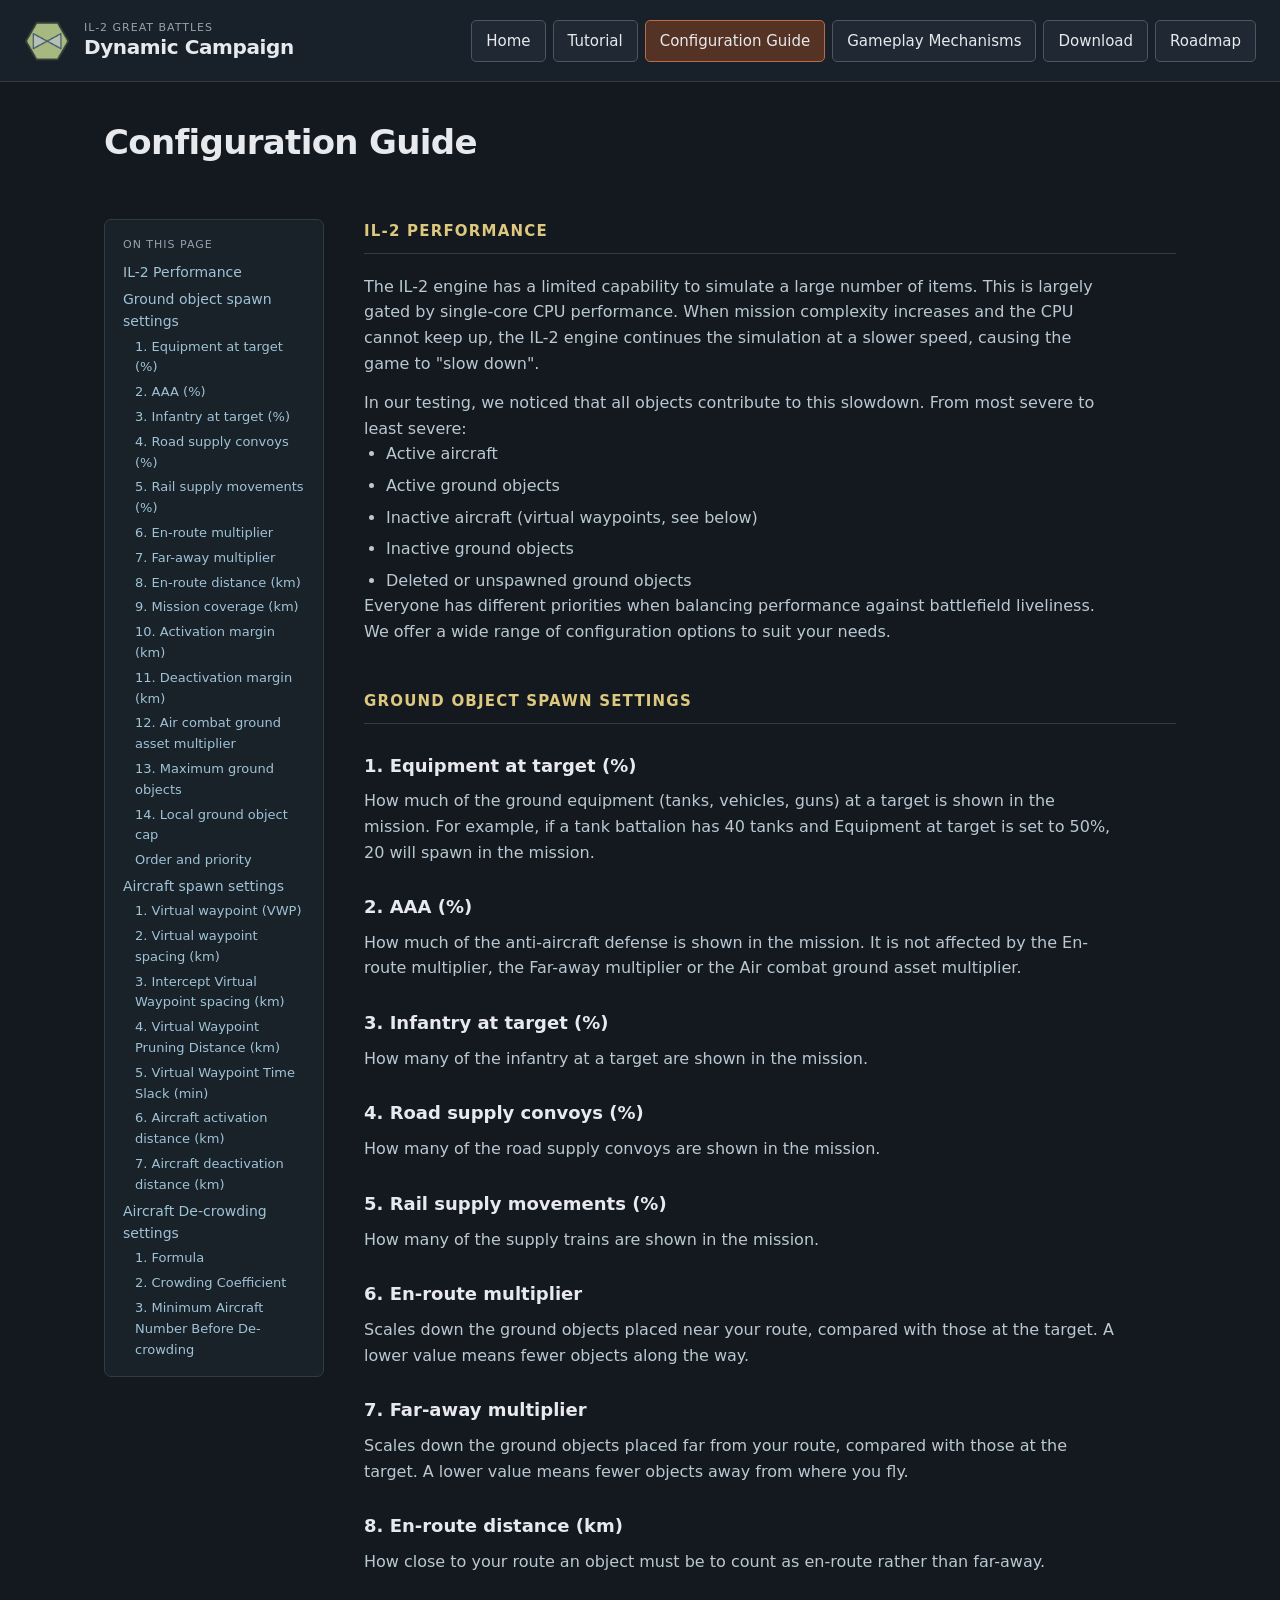
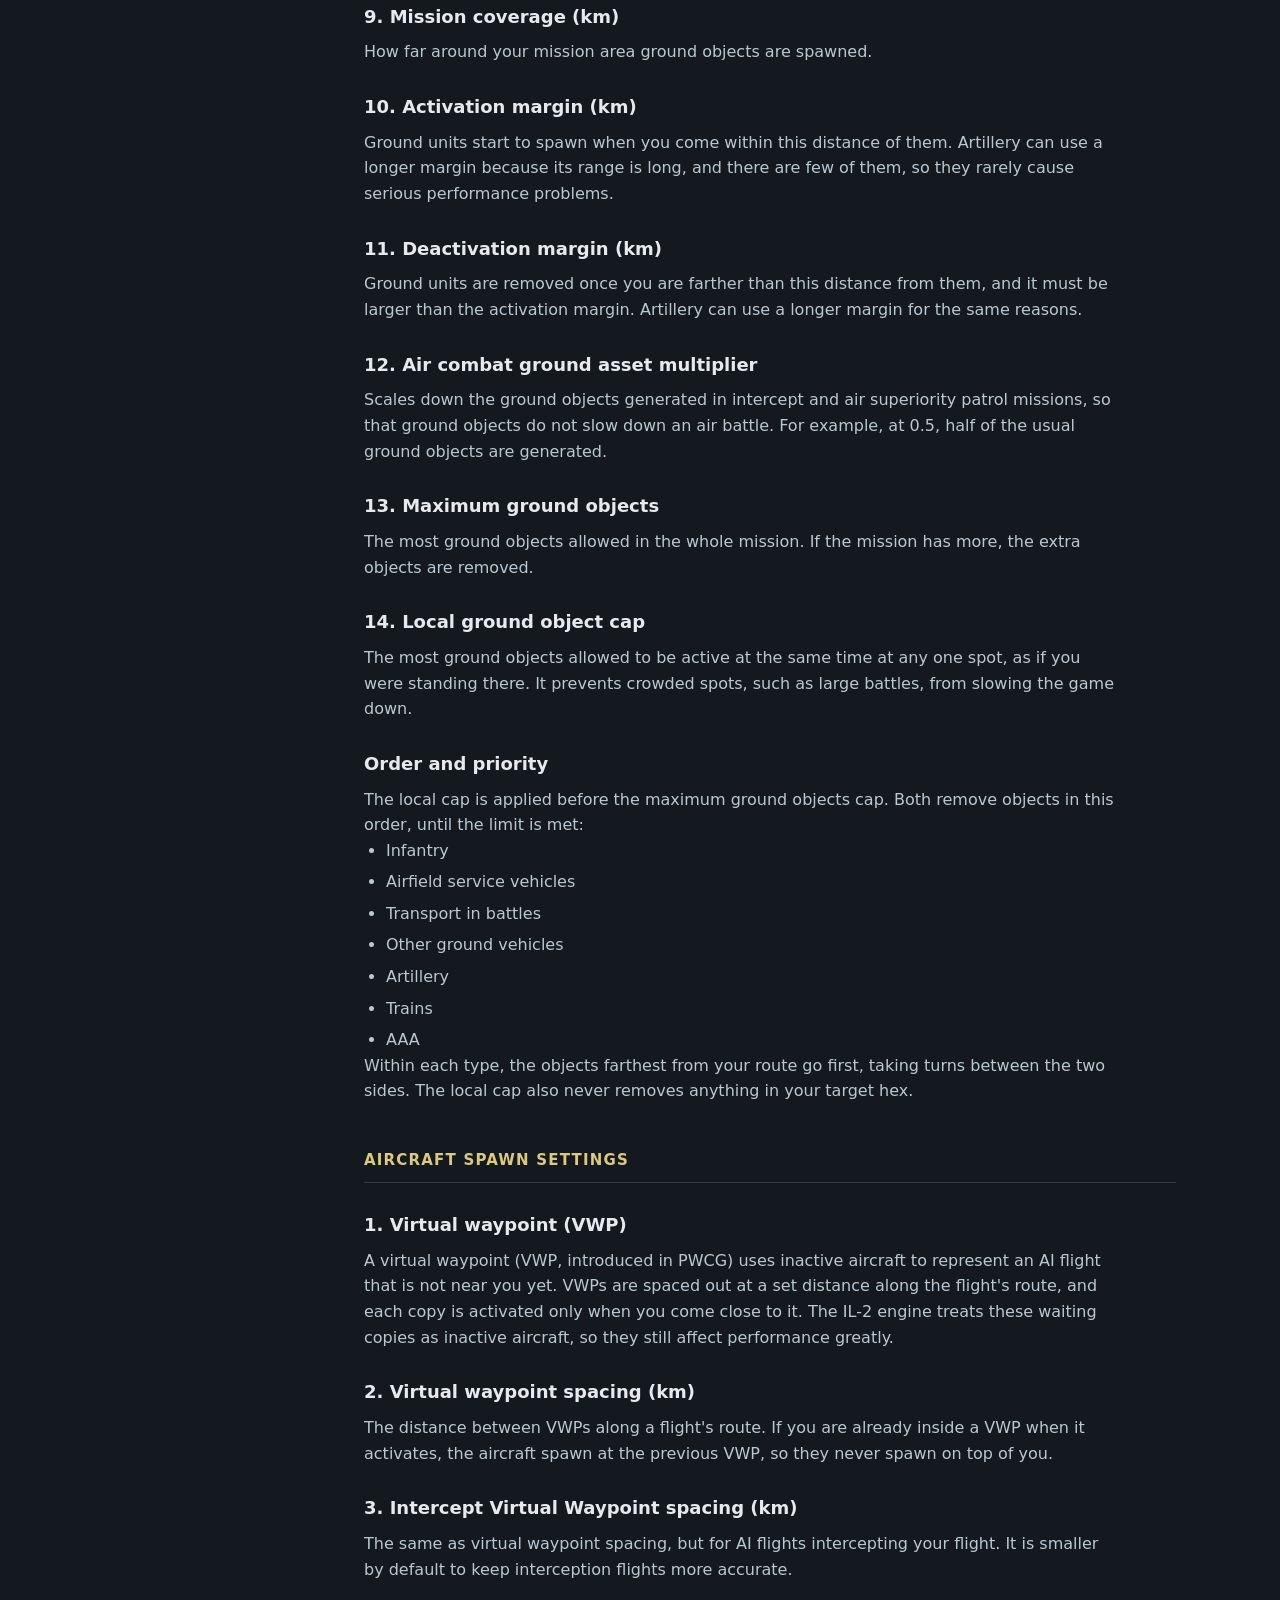
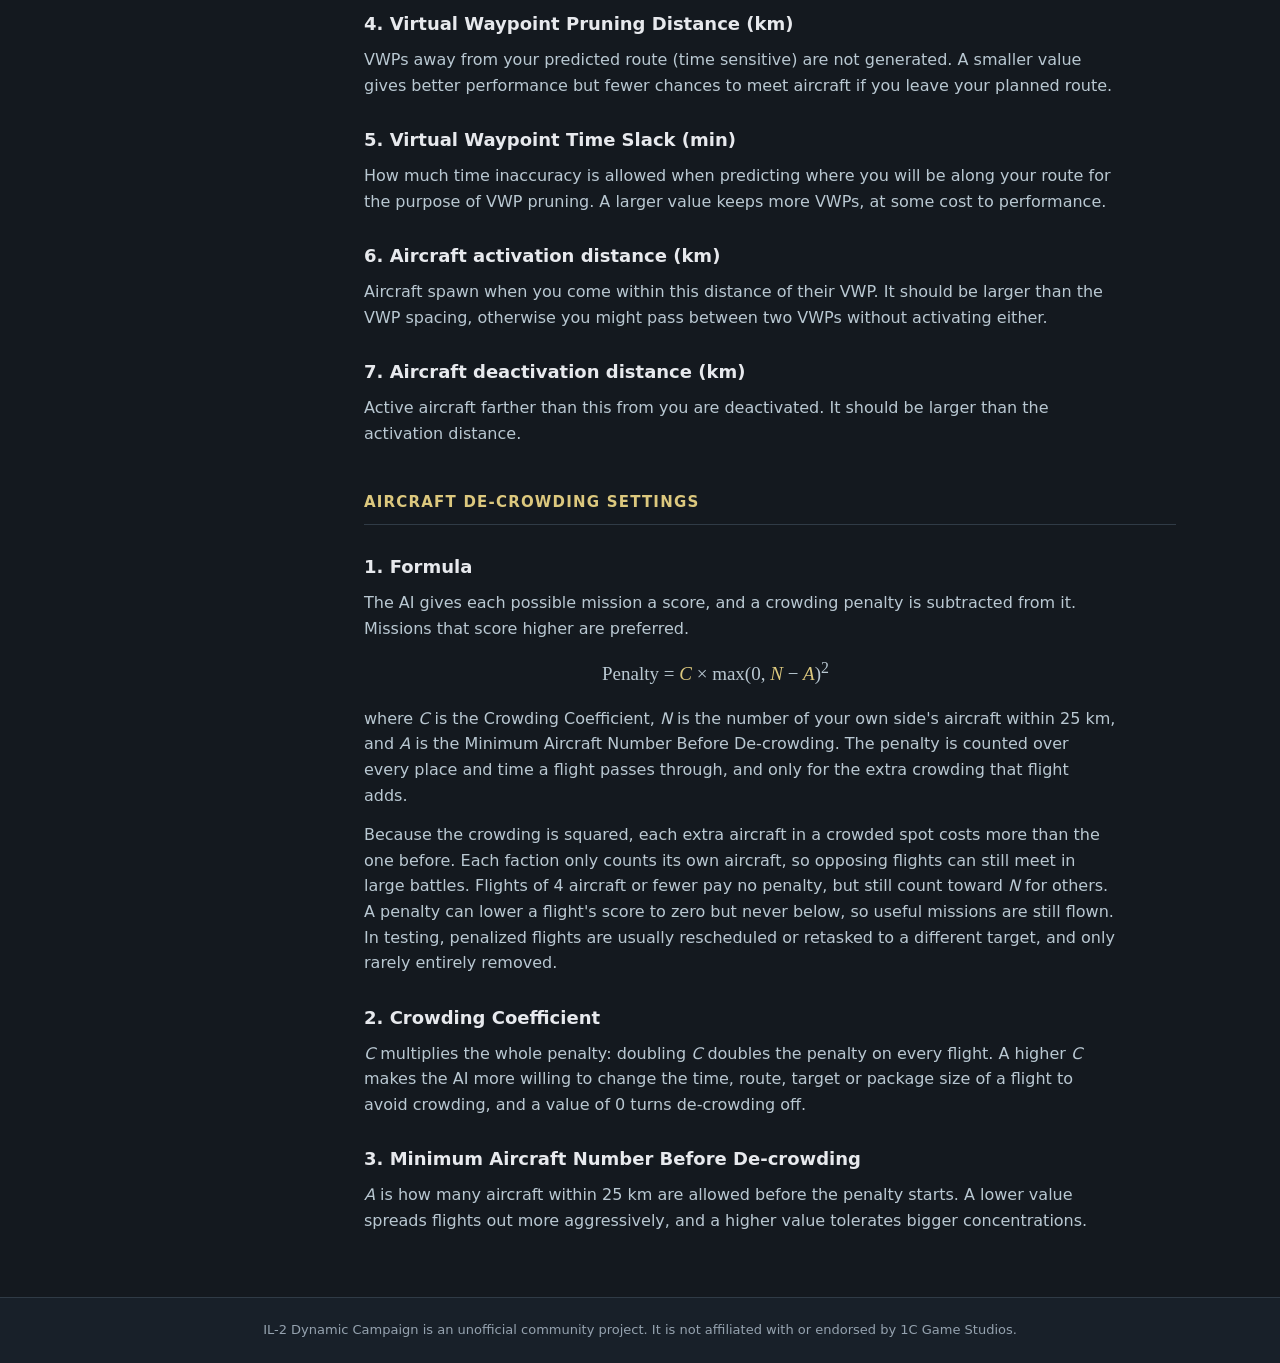
==== configuration.html @ 3f7f001c "Add files via upload Added gameplay and configuration guide." ====
<!doctype html>
<html lang="en">
<head>
<meta charset="utf-8">
<meta name="viewport" content="width=device-width, initial-scale=1">
<title>Configuration Guide | IL-2 Dynamic Campaign</title>
<meta name="description" content="A dynamic campaign for IL-2 Great Battles">
<link rel="icon" type="image/png" href="favicon.png">
<link rel="stylesheet" href="style.css">
</head>
<body>
<header class="site-header">
  <a class="brand" href="index.html" aria-label="IL-2 Dynamic Campaign, home">
    <img src="logo.png" alt="" width="46" height="46">
    <span><span class="eyebrow">IL-2 GREAT BATTLES</span><span class="brand-title">Dynamic Campaign</span></span>
  </a>
  <nav class="site-nav" aria-label="Main">
    <a href="index.html">Home</a>
    <a href="tutorial.html">Tutorial</a>
    <a href="configuration.html" aria-current="page">Configuration Guide</a>
    <a href="gameplay.html">Gameplay Mechanisms</a>
    <a href="download.html">Download</a>
    <a href="roadmap.html">Roadmap</a>
  </nav>
</header>
<main class="page">
<section>
  <h1>Configuration Guide</h1>
</section>

<div class="doc">
  <aside class="toc" aria-label="On this page">
    <p>On this page</p>
    <ul>
      <li><a href="#il2-performance">IL-2 Performance</a></li>
      <li><a href="#ground-spawn">Ground object spawn settings</a></li>
      <li class="sub"><a href="#equipment-at-target">1. Equipment at target (%)</a></li>
      <li class="sub"><a href="#aaa">2. AAA (%)</a></li>
      <li class="sub"><a href="#infantry-at-target">3. Infantry at target (%)</a></li>
      <li class="sub"><a href="#road-convoys">4. Road supply convoys (%)</a></li>
      <li class="sub"><a href="#rail-movements">5. Rail supply movements (%)</a></li>
      <li class="sub"><a href="#en-route-multiplier">6. En-route multiplier</a></li>
      <li class="sub"><a href="#far-away-multiplier">7. Far-away multiplier</a></li>
      <li class="sub"><a href="#en-route-distance">8. En-route distance (km)</a></li>
      <li class="sub"><a href="#mission-coverage">9. Mission coverage (km)</a></li>
      <li class="sub"><a href="#activation-margin">10. Activation margin (km)</a></li>
      <li class="sub"><a href="#deactivation-margin">11. Deactivation margin (km)</a></li>
      <li class="sub"><a href="#air-combat-multiplier">12. Air combat ground asset multiplier</a></li>
      <li class="sub"><a href="#max-ground-objects">13. Maximum ground objects</a></li>
      <li class="sub"><a href="#local-ground-cap">14. Local ground object cap</a></li>
      <li class="sub"><a href="#cap-order">Order and priority</a></li>
      <li><a href="#aircraft-spawn">Aircraft spawn settings</a></li>
      <li class="sub"><a href="#vwp">1. Virtual waypoint (VWP)</a></li>
      <li class="sub"><a href="#vwp-spacing">2. Virtual waypoint spacing (km)</a></li>
      <li class="sub"><a href="#intercept-vwp-spacing">3. Intercept Virtual Waypoint spacing (km)</a></li>
      <li class="sub"><a href="#vwp-pruning">4. Virtual Waypoint Pruning Distance (km)</a></li>
      <li class="sub"><a href="#vwp-slack">5. Virtual Waypoint Time Slack (min)</a></li>
      <li class="sub"><a href="#aircraft-activation">6. Aircraft activation distance (km)</a></li>
      <li class="sub"><a href="#aircraft-deactivation">7. Aircraft deactivation distance (km)</a></li>
      <li><a href="#decrowding">Aircraft De-crowding settings</a></li>
      <li class="sub"><a href="#decrowding-formula">1. Formula</a></li>
      <li class="sub"><a href="#crowding-coefficient">2. Crowding Coefficient</a></li>
      <li class="sub"><a href="#minimum-aircraft">3. Minimum Aircraft Number Before De-crowding</a></li>
    </ul>
  </aside>

  <div>
    <section id="il2-performance">
      <h2>IL-2 Performance</h2>
      <p>The IL-2 engine has a limited capability to simulate a large number of items. This is largely gated by single-core CPU performance. When mission complexity increases and the CPU cannot keep up, the IL-2 engine continues the simulation at a slower speed, causing the game to "slow down".</p>
      <p>In our testing, we noticed that all objects contribute to this slowdown. From most severe to least severe:</p>
      <ul>
        <li>Active aircraft</li>
        <li>Active ground objects</li>
        <li>Inactive aircraft (virtual waypoints, see below)</li>
        <li>Inactive ground objects</li>
        <li>Deleted or unspawned ground objects</li>
      </ul>
      <p>Everyone has different priorities when balancing performance against battlefield liveliness. We offer a wide range of configuration options to suit your needs.</p>
    </section>

    <section id="ground-spawn">
      <h2>Ground object spawn settings</h2>
      <h3 id="equipment-at-target">1. Equipment at target (%)</h3>
      <p>How much of the ground equipment (tanks, vehicles, guns) at a target is shown in the mission. For example, if a tank battalion has 40 tanks and Equipment at target is set to 50%, 20 will spawn in the mission.</p>

      <h3 id="aaa">2. AAA (%)</h3>
      <p>How much of the anti-aircraft defense is shown in the mission. It is not affected by the En-route multiplier, the Far-away multiplier or the Air combat ground asset multiplier.</p>

      <h3 id="infantry-at-target">3. Infantry at target (%)</h3>
      <p>How many of the infantry at a target are shown in the mission.</p>

      <h3 id="road-convoys">4. Road supply convoys (%)</h3>
      <p>How many of the road supply convoys are shown in the mission.</p>

      <h3 id="rail-movements">5. Rail supply movements (%)</h3>
      <p>How many of the supply trains are shown in the mission.</p>

      <h3 id="en-route-multiplier">6. En-route multiplier</h3>
      <p>Scales down the ground objects placed near your route, compared with those at the target. A lower value means fewer objects along the way.</p>

      <h3 id="far-away-multiplier">7. Far-away multiplier</h3>
      <p>Scales down the ground objects placed far from your route, compared with those at the target. A lower value means fewer objects away from where you fly.</p>

      <h3 id="en-route-distance">8. En-route distance (km)</h3>
      <p>How close to your route an object must be to count as en-route rather than far-away.</p>

      <h3 id="mission-coverage">9. Mission coverage (km)</h3>
      <p>How far around your mission area ground objects are spawned.</p>

      <h3 id="activation-margin">10. Activation margin (km)</h3>
      <p>Ground units start to spawn when you come within this distance of them. Artillery can use a longer margin because its range is long, and there are few of them, so they rarely cause serious performance problems.</p>

      <h3 id="deactivation-margin">11. Deactivation margin (km)</h3>
      <p>Ground units are removed once you are farther than this distance from them, and it must be larger than the activation margin. Artillery can use a longer margin for the same reasons.</p>

      <h3 id="air-combat-multiplier">12. Air combat ground asset multiplier</h3>
      <p>Scales down the ground objects generated in intercept and air superiority patrol missions, so that ground objects do not slow down an air battle. For example, at 0.5, half of the usual ground objects are generated.</p>

      <h3 id="max-ground-objects">13. Maximum ground objects</h3>
      <p>The most ground objects allowed in the whole mission. If the mission has more, the extra objects are removed.</p>

      <h3 id="local-ground-cap">14. Local ground object cap</h3>
      <p>The most ground objects allowed to be active at the same time at any one spot, as if you were standing there. It prevents crowded spots, such as large battles, from slowing the game down.</p>

      <h3 id="cap-order">Order and priority</h3>
      <p>The local cap is applied before the maximum ground objects cap. Both remove objects in this order, until the limit is met:</p>
      <ul>
        <li>Infantry</li>
        <li>Airfield service vehicles</li>
        <li>Transport in battles</li>
        <li>Other ground vehicles</li>
        <li>Artillery</li>
        <li>Trains</li>
        <li>AAA</li>
      </ul>
      <p>Within each type, the objects farthest from your route go first, taking turns between the two sides. The local cap also never removes anything in your target hex.</p>
    </section>

    <section id="aircraft-spawn">
      <h2>Aircraft spawn settings</h2>
      <h3 id="vwp">1. Virtual waypoint (VWP)</h3>
      <p>A virtual waypoint (VWP, introduced in PWCG) uses inactive aircraft to represent an AI flight that is not near you yet. VWPs are spaced out at a set distance along the flight's route, and each copy is activated only when you come close to it. The IL-2 engine treats these waiting copies as inactive aircraft, so they still affect performance greatly.</p>

      <h3 id="vwp-spacing">2. Virtual waypoint spacing (km)</h3>
      <p>The distance between VWPs along a flight's route. If you are already inside a VWP when it activates, the aircraft spawn at the previous VWP, so they never spawn on top of you.</p>

      <h3 id="intercept-vwp-spacing">3. Intercept Virtual Waypoint spacing (km)</h3>
      <p>The same as virtual waypoint spacing, but for AI flights intercepting your flight. It is smaller by default to keep interception flights more accurate.</p>

      <h3 id="vwp-pruning">4. Virtual Waypoint Pruning Distance (km)</h3>
      <p>VWPs away from your predicted route (time sensitive) are not generated. A smaller value gives better performance but fewer chances to meet aircraft if you leave your planned route.</p>

      <h3 id="vwp-slack">5. Virtual Waypoint Time Slack (min)</h3>
      <p>How much time inaccuracy is allowed when predicting where you will be along your route for the purpose of VWP pruning. A larger value keeps more VWPs, at some cost to performance.</p>

      <h3 id="aircraft-activation">6. Aircraft activation distance (km)</h3>
      <p>Aircraft spawn when you come within this distance of their VWP. It should be larger than the VWP spacing, otherwise you might pass between two VWPs without activating either.</p>

      <h3 id="aircraft-deactivation">7. Aircraft deactivation distance (km)</h3>
      <p>Active aircraft farther than this from you are deactivated. It should be larger than the activation distance.</p>
    </section>

    <section id="decrowding">
      <h2>Aircraft De-crowding settings</h2>
      <h3 id="decrowding-formula">1. Formula</h3>
      <p>The AI gives each possible mission a score, and a crowding penalty is subtracted from it. Missions that score higher are preferred.</p>
      <p class="equation" role="math" aria-label="Penalty equals C times the square of max of 0 and N minus A">Penalty = <i>C</i> &times; max(0, <i>N</i> &minus; <i>A</i>)<sup>2</sup></p>
      <p>where <i>C</i> is the Crowding Coefficient, <i>N</i> is the number of your own side's aircraft within 25 km, and <i>A</i> is the Minimum Aircraft Number Before De-crowding. The penalty is counted over every place and time a flight passes through, and only for the extra crowding that flight adds.</p>
      <p>Because the crowding is squared, each extra aircraft in a crowded spot costs more than the one before. Each faction only counts its own aircraft, so opposing flights can still meet in large battles. Flights of 4 aircraft or fewer pay no penalty, but still count toward <i>N</i> for others. A penalty can lower a flight's score to zero but never below, so useful missions are still flown. In testing, penalized flights are usually rescheduled or retasked to a different target, and only rarely entirely removed.</p>

      <h3 id="crowding-coefficient">2. Crowding Coefficient</h3>
      <p><i>C</i> multiplies the whole penalty: doubling <i>C</i> doubles the penalty on every flight. A higher <i>C</i> makes the AI more willing to change the time, route, target or package size of a flight to avoid crowding, and a value of 0 turns de-crowding off.</p>

      <h3 id="minimum-aircraft">3. Minimum Aircraft Number Before De-crowding</h3>
      <p><i>A</i> is how many aircraft within 25 km are allowed before the penalty starts. A lower value spreads flights out more aggressively, and a higher value tolerates bigger concentrations.</p>
    </section>
  </div>
</div>

</main>
<footer class="site-footer">
  <p>IL-2 Dynamic Campaign is an unofficial community project. It is not affiliated with or endorsed by 1C Game Studios.</p>
</footer>
<script src="slides.js"></script>
<script src="lightbox.js"></script>
</body>
</html>
---- style.css ----
/* Colours and component styles follow the application's own UI (src/ui/styles.css). */
:root {
  --bg: #14191f;
  --header: #182029;
  --toolbar: #1b232c;
  --panel: #192129;
  --map: #263139;
  --card: #1b252e;
  --line: #303b46;
  --line-strong: #415262;
  --text: #e7e9ed;
  --text-soft: #b9c8d2;
  --muted: #95a2af;
  --button: #202933;
  --button-hover: #2b3743;
  --button-line: #4a5664;
  --active: #543325;
  --active-line: #bc6a47;
  --primary: #a55036;
  --primary-line: #d67555;
  --gold: #dcc87e;
  --gold-strong: #dcba64;
  --blue-card: #203541;
  --blue-line: #4b7286;
  --link: #9fc3d6;
  font-family: Inter, ui-sans-serif, system-ui, "Segoe UI", sans-serif;
  color: var(--text);
  background: var(--bg);
}
* { box-sizing: border-box; }
html { scroll-behavior: smooth; scroll-padding-top: 110px; }
body { margin: 0; line-height: 1.6; font-size: 16px; }
h1, h2, h3, p, ul, ol, figure { margin: 0; }
a { color: var(--link); }
a:hover { color: #c4dfec; }
img { max-width: 100%; height: auto; display: block; }

/* Banner, like the application header */
.site-header {
  position: sticky; top: 0; z-index: 10;
  display: flex; flex-wrap: wrap; justify-content: space-between; align-items: center; gap: 12px 24px;
  padding: 13px 24px; min-height: 82px;
  background: var(--header); border-bottom: 1px solid var(--line);
}
.brand { display: flex; align-items: center; gap: 14px; color: var(--text); text-decoration: none; }
.brand img { flex: none; }
.brand span { display: flex; flex-direction: column; line-height: 1.25; }
.eyebrow { color: var(--muted); font-size: 11px; text-transform: uppercase; letter-spacing: .09em; }
.brand-title { font-size: 20px; font-weight: 600; letter-spacing: -.02em; }
.site-nav { display: flex; flex-wrap: wrap; gap: 7px; }
.site-nav a, .button {
  display: inline-block; border: 1px solid var(--button-line); border-radius: 5px;
  background: var(--button); color: var(--text); padding: 8px 14px; text-decoration: none; cursor: pointer; font-size: 15px;
}
.site-nav a:hover, .button:hover { background: var(--button-hover); color: var(--text); }
.site-nav a[aria-current="page"] { border-color: var(--active-line); background: var(--active); }
.button.primary { background: var(--primary); border-color: var(--primary-line); }
.button.primary:hover { background: #b85a3d; }
.button.large { padding: 13px 24px; font-size: 17px; }

/* Page */
.page { width: min(1120px, 100%); margin: 0 auto; padding: 40px 24px 64px; }
.page > * + * { margin-top: 56px; }
.page h1 { font-size: 34px; letter-spacing: -.02em; line-height: 1.2; }
.page h2 {
  font-size: 15px; text-transform: uppercase; letter-spacing: .08em; color: var(--gold);
  padding-bottom: 10px; border-bottom: 1px solid var(--line); margin-bottom: 20px;
}
.page h1 + p { margin-top: 12px; }
.page h3 { font-size: 18px; margin: 28px 0 8px; }
.page p, .page li { color: var(--text-soft); max-width: 74ch; }
.page p + p { margin-top: 14px; }
.page ul, .page ol { padding-left: 22px; }
.page li + li { margin-top: 6px; }
.lead { font-size: 19px; line-height: 1.55; color: var(--text) !important; max-width: 62ch; }
.muted { color: var(--muted) !important; }

/* Home */
.hero { padding: 8px 0 0; }
.hero h1 { margin: 8px 0 18px; font-size: 42px; }
.actions { display: flex; flex-wrap: wrap; gap: 12px; margin-top: 28px; }
figure { background: var(--card); border: 1px solid var(--line-strong); border-radius: 7px; overflow: hidden; }
figure img { width: 100%; background: var(--map); }
.hero-figure { margin-top: 36px; }
.split { display: grid; grid-template-columns: minmax(0, 1fr) minmax(0, 1.15fr); gap: 32px; align-items: center; }
.gallery { display: grid; grid-template-columns: repeat(3, minmax(0, 1fr)); gap: 20px; }
.gallery figure img { aspect-ratio: 16 / 10; object-fit: cover; object-position: top left; }

/* Several images in one slot */
figure.slides { position: relative; display: grid; }
figure.slides > img { grid-area: 1 / 1; align-self: center; visibility: hidden; }
figure.slides > img.current { visibility: visible; }
.slides-arrow {
  position: absolute; top: 50%; transform: translateY(-50%); z-index: 2;
  width: 34px; height: 44px; border: 1px solid var(--button-line); border-radius: 5px;
  background: rgba(24, 32, 41, .85); color: var(--text); font-size: 26px; line-height: 1; cursor: pointer;
}
.slides-arrow:hover { background: var(--button-hover); }
.slides-prev { left: 10px; }
.slides-next { right: 10px; }
.slides-count {
  position: absolute; bottom: 10px; left: 50%; transform: translateX(-50%); z-index: 2;
  padding: 1px 10px; border: 1px solid var(--button-line); border-radius: 4px;
  background: rgba(24, 32, 41, .85); color: var(--text-soft); font-size: 13px;
}

/* Image viewer */
figure img { cursor: zoom-in; }
body.lightbox-open { overflow: hidden; }
.lightbox { position: fixed; inset: 0; z-index: 100; background: rgba(8, 11, 14, .92); display: flex; }
.lightbox[hidden] { display: none; }
.lightbox-scroll { margin: auto; max-width: 100%; max-height: 100%; overflow: auto; padding: 24px; }
.lightbox-scroll img { display: block; margin: 0 auto; max-width: calc(100vw - 48px); max-height: calc(100vh - 48px); width: auto; height: auto; cursor: zoom-in; border: 1px solid var(--line-strong); background: var(--map); }
.lightbox-scroll img.actual { max-width: none; max-height: none; cursor: zoom-out; }
.lightbox-close { position: absolute; top: 14px; right: 18px; z-index: 1; width: 40px; height: 40px; border: 1px solid var(--button-line); border-radius: 5px; background: var(--button); color: var(--text); font-size: 26px; line-height: 1; cursor: pointer; }
.lightbox-close:hover { background: var(--button-hover); }

/* Cards */
.card { background: var(--card); border: 1px solid var(--line-strong); border-radius: 7px; padding: 20px 24px; }
.callout {
  background: var(--blue-card); border: 1px solid var(--blue-line); border-left: 4px solid var(--gold-strong);
  border-radius: 6px; padding: 18px 24px;
}
.callout strong { color: var(--gold); }
.callout h3 { margin-top: 0; font-size: 21px; }
.placeholder { border: 1px dashed var(--line-strong); border-radius: 6px; padding: 14px 18px; color: var(--muted) !important; font-style: italic; }

/* Tutorial */
.doc { display: grid; grid-template-columns: 220px minmax(0, 1fr); gap: 40px; align-items: start; }
.toc { position: sticky; top: 104px; background: var(--panel); border: 1px solid var(--line); border-radius: 7px; padding: 16px 18px; font-size: 14px; }
.toc p { color: var(--muted); font-size: 11px; text-transform: uppercase; letter-spacing: .09em; margin-bottom: 8px; }
.toc ul { list-style: none; padding: 0; }
.toc li + li { margin-top: 4px; }
.toc a { text-decoration: none; }
.toc .sub { padding-left: 12px; font-size: 13px; }
.doc section + section { margin-top: 44px; }
code, kbd { background: #10161c; border: 1px solid var(--line); border-radius: 4px; padding: 1px 6px; font-family: Consolas, ui-monospace, monospace; font-size: .92em; color: var(--text); }
pre { margin: 12px 0 0; background: #10161c; border: 1px solid var(--line); border-radius: 6px; padding: 12px 16px; overflow-x: auto; }
pre code { background: none; border: 0; padding: 0; }
.equation { margin: 16px 0; text-align: center; font-family: "Cambria Math", Cambria, "Times New Roman", serif; font-size: 19px; color: var(--text); overflow-x: auto; }
.equation i { color: var(--gold); }

/* Download */
.release { display: flex; flex-wrap: wrap; align-items: center; justify-content: space-between; gap: 20px; }
.release h2 { border: 0; padding: 0; margin: 0 0 6px; color: var(--muted); }
.version-number { font-size: 28px; font-weight: 600; color: var(--text); }
table { width: 100%; border-collapse: collapse; background: var(--card); border: 1px solid var(--line-strong); border-radius: 7px; overflow: hidden; }
th, td { text-align: left; padding: 12px 16px; border-bottom: 1px solid var(--line); font-size: 15px; }
th { background: var(--panel); color: var(--muted); font-size: 11px; text-transform: uppercase; letter-spacing: .09em; font-weight: 500; }
tr:last-child td { border-bottom: 0; }
.two-columns { display: grid; grid-template-columns: repeat(2, minmax(0, 1fr)); gap: 24px; }
.tag { display: inline-block; border: 1px solid var(--active-line); background: var(--active); border-radius: 4px; padding: 1px 8px; font-size: 12px; color: var(--text); }

/* Roadmap */
.roadmap-grid { display: grid; grid-template-columns: repeat(3, minmax(0, 1fr)); gap: 20px; align-items: start; }
.stage { background: var(--card); border: 1px solid var(--line-strong); border-top: 4px solid var(--active-line); border-radius: 7px; padding: 18px 22px 22px; }
.stage h2 { border: 0; padding: 0; margin: 0 0 14px; color: var(--text); }
.stage ul { padding-left: 20px; }
.stage li { color: var(--text-soft); }

/* Footer */
.site-footer { border-top: 1px solid var(--line); background: var(--header); padding: 22px 24px; text-align: center; }
.site-footer p { color: var(--muted); font-size: 13px; margin: 0 auto; max-width: none; }

/* Narrow screens */
@media (max-width: 860px) {
  .site-header { position: static; padding: 14px 16px; }
  html { scroll-padding-top: 16px; }
  .page { padding: 28px 16px 48px; }
  .page > * + * { margin-top: 40px; }
  .hero h1 { font-size: 32px; }
  .split, .doc, .two-columns, .roadmap-grid { grid-template-columns: minmax(0, 1fr); }
  .gallery { grid-template-columns: minmax(0, 1fr); }
  .toc { position: static; }
}
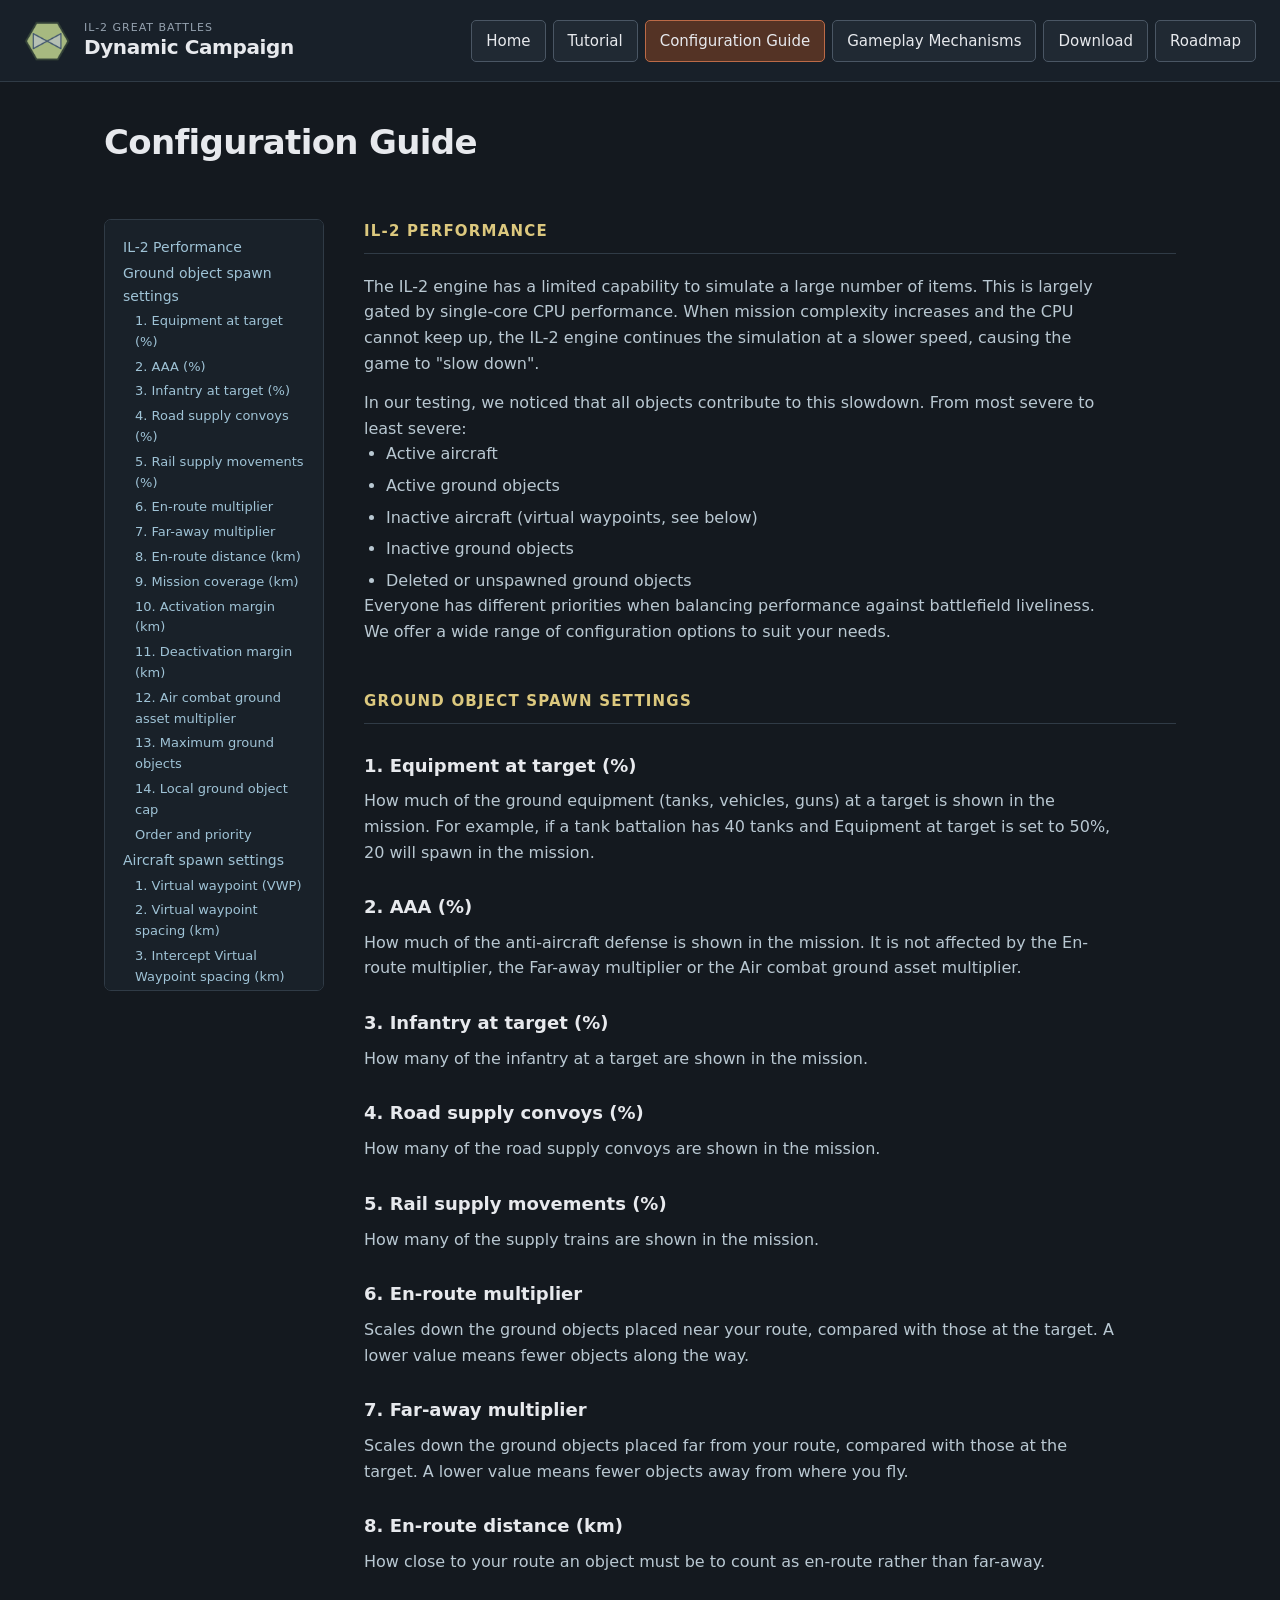
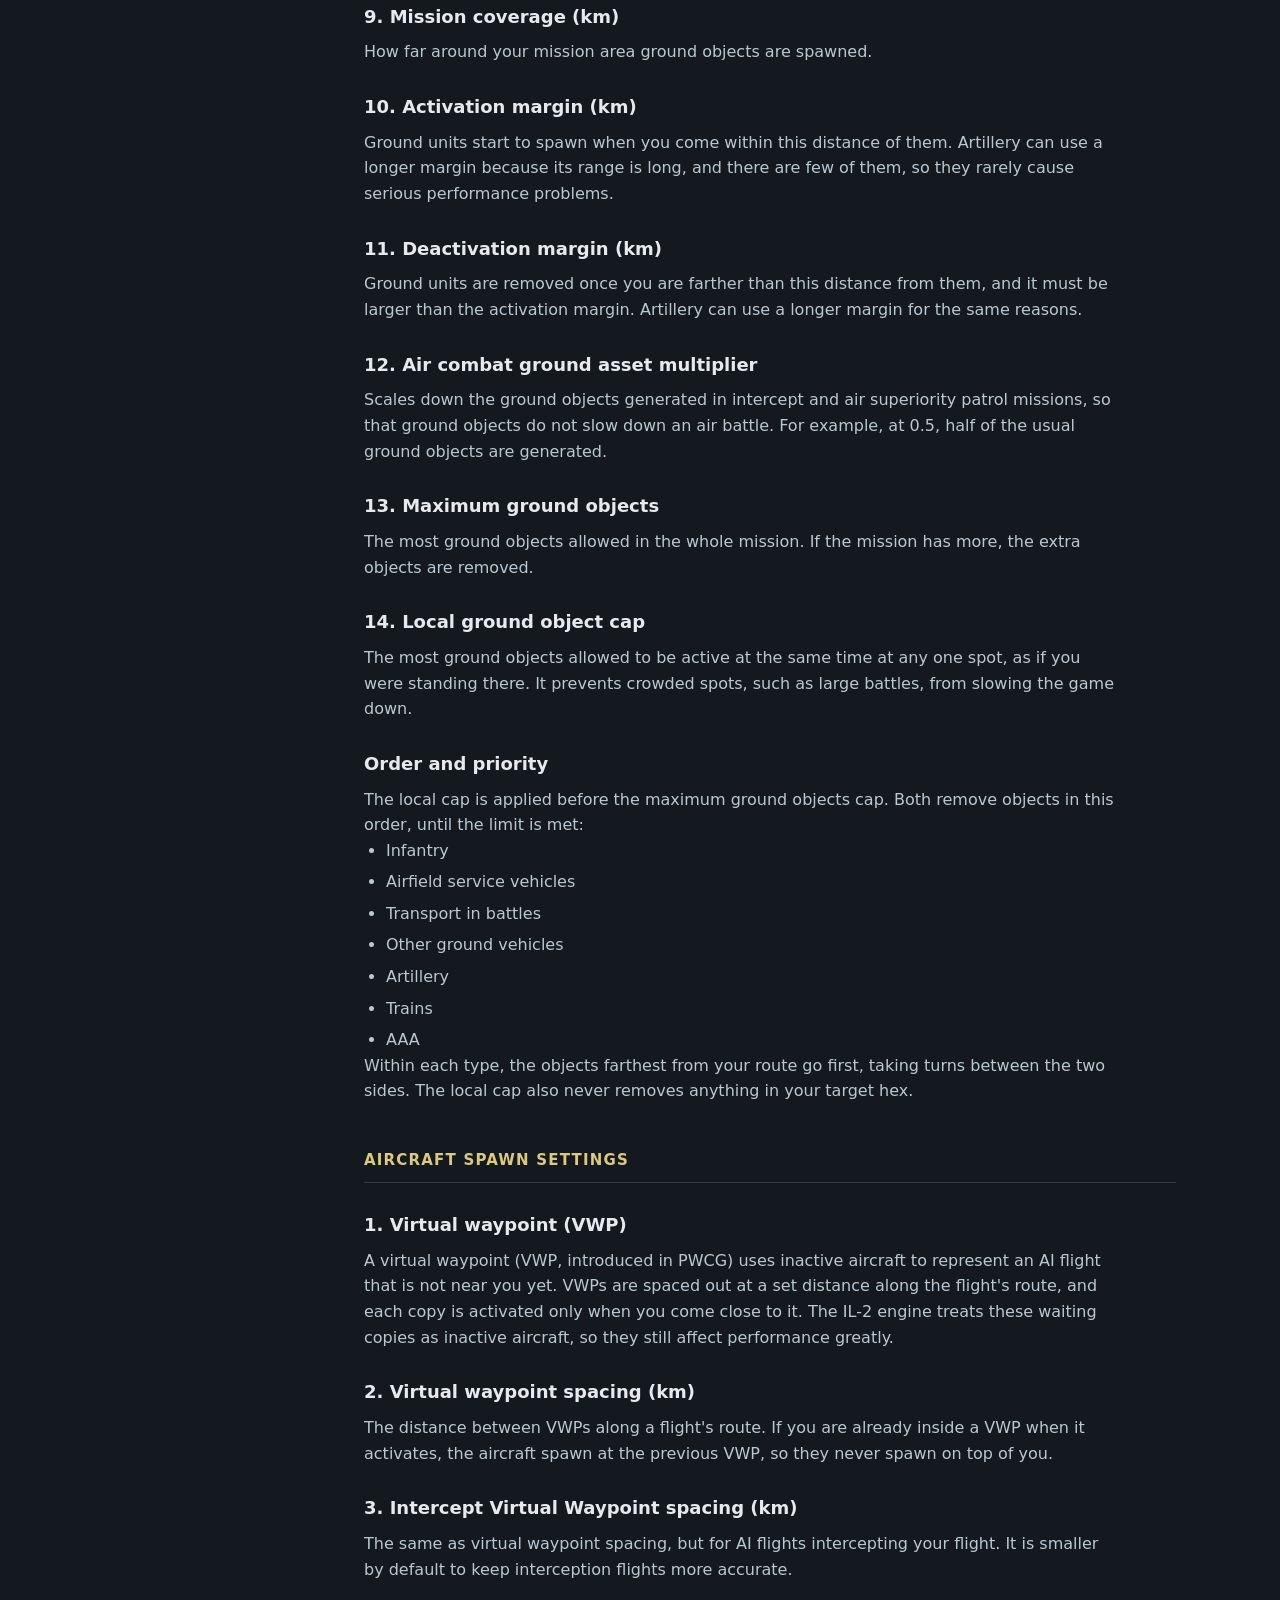
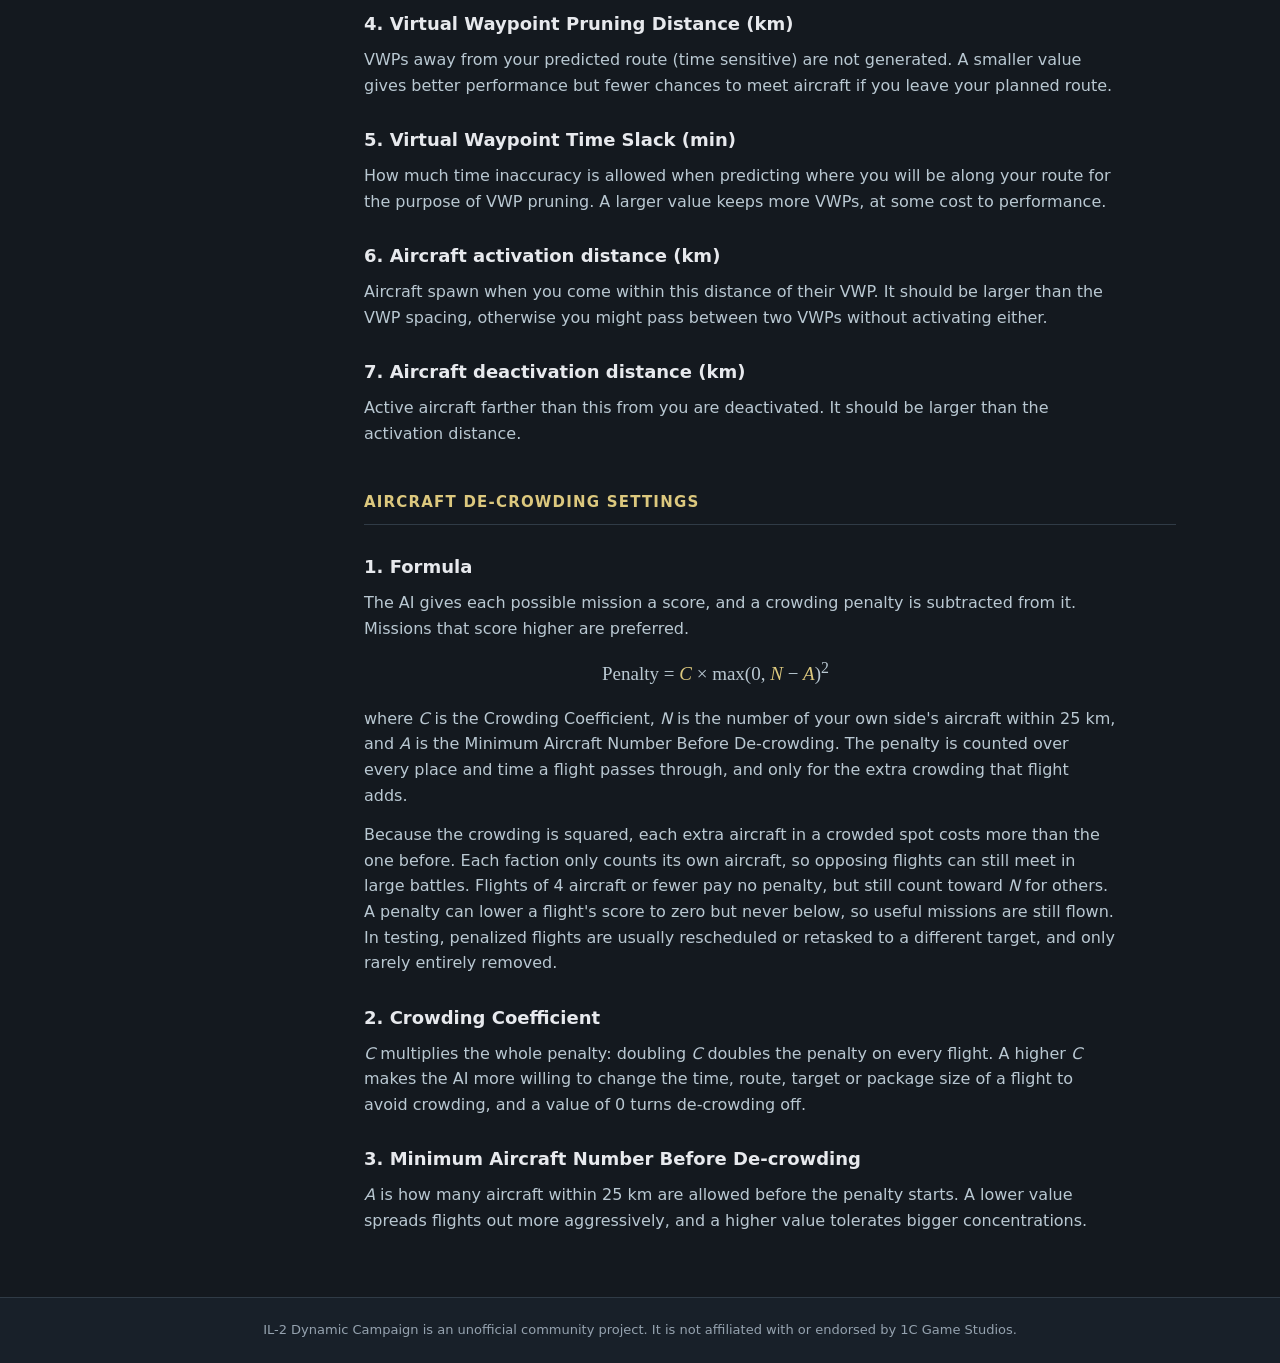
==== commit 65c66d63: "Add files via upload Improved bookmarking Updated Gameplay Mechanisms" ====
--- a/configuration.html
+++ b/configuration.html
@@ -30,7 +30,6 @@
 
 <div class="doc">
   <aside class="toc" aria-label="On this page">
-    <p>On this page</p>
     <ul>
       <li><a href="#il2-performance">IL-2 Performance</a></li>
       <li><a href="#ground-spawn">Ground object spawn settings</a></li>
--- a/style.css
+++ b/style.css
@@ -127,7 +127,7 @@
 
 /* Tutorial */
 .doc { display: grid; grid-template-columns: 220px minmax(0, 1fr); gap: 40px; align-items: start; }
-.toc { position: sticky; top: 104px; background: var(--panel); border: 1px solid var(--line); border-radius: 7px; padding: 16px 18px; font-size: 14px; }
+.toc { position: sticky; top: 104px; background: var(--panel); border: 1px solid var(--line); border-radius: 7px; padding: 16px 18px; font-size: 14px; max-height: calc(100vh - 128px); overflow-y: auto; scrollbar-width: thin; scrollbar-color: var(--line-strong) transparent; }
 .toc p { color: var(--muted); font-size: 11px; text-transform: uppercase; letter-spacing: .09em; margin-bottom: 8px; }
 .toc ul { list-style: none; padding: 0; }
 .toc li + li { margin-top: 4px; }
@@ -171,5 +171,5 @@
   .hero h1 { font-size: 32px; }
   .split, .doc, .two-columns, .roadmap-grid { grid-template-columns: minmax(0, 1fr); }
   .gallery { grid-template-columns: minmax(0, 1fr); }
-  .toc { position: static; }
+  .toc { position: static; max-height: none; overflow-y: visible; }
 }
